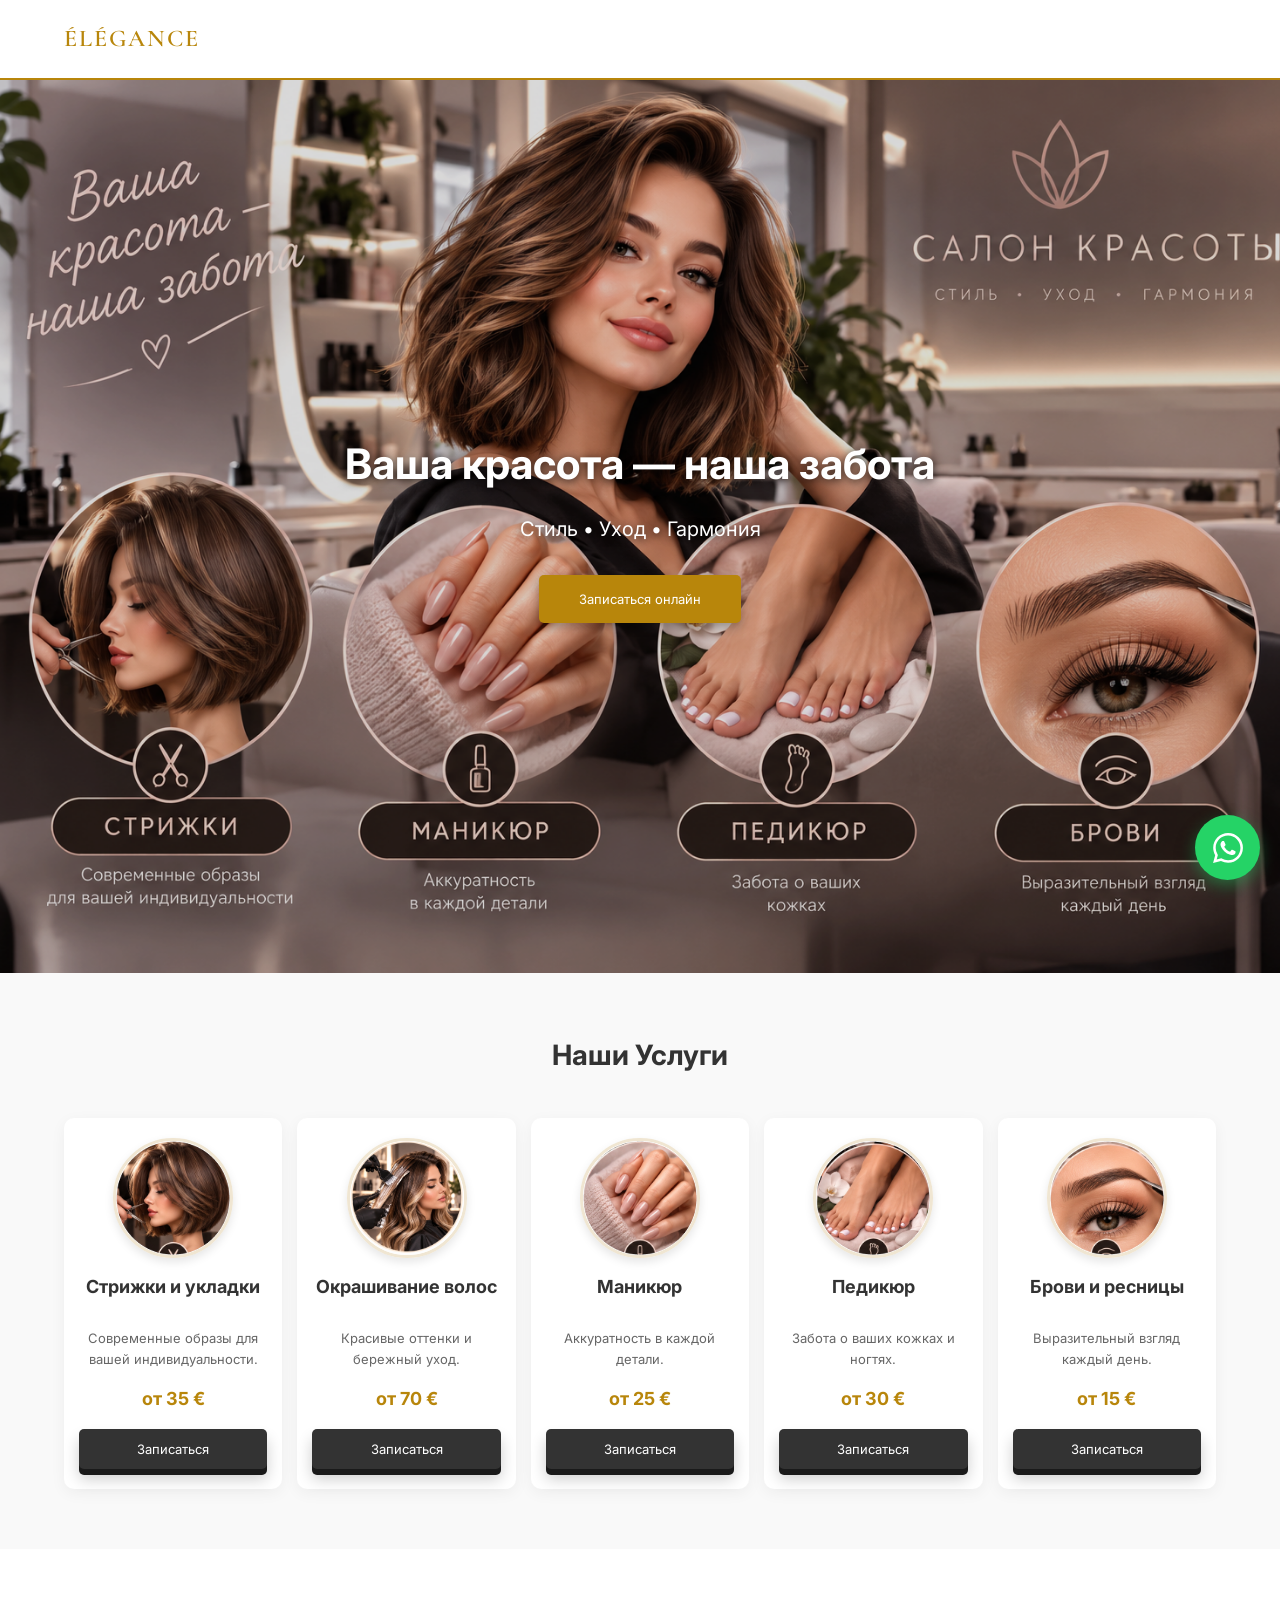
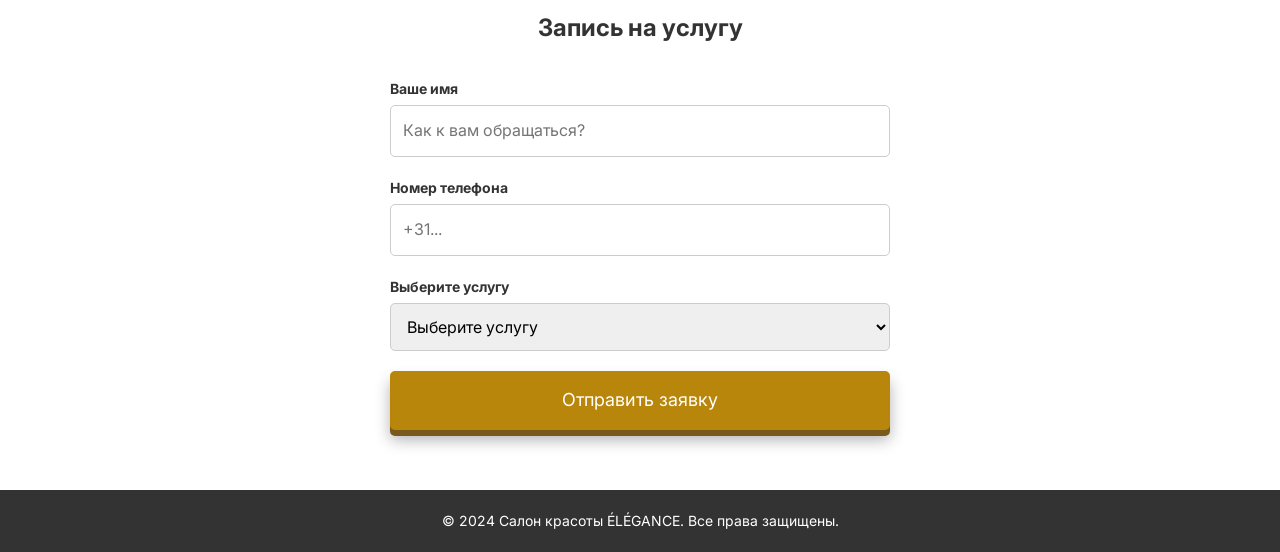
==== index.html @ 19f4797b "Add files via upload" ====
<!DOCTYPE html>
<html lang="ru">
<head>
    <meta charset="UTF-8">
    <meta name="viewport" content="width=device-width, initial-scale=1.0">
    <title>Салон красоты ÉLÉGANCE</title>
    <link rel="stylesheet" href="style.css">
</head>
<body>

<header><h1>ÉLÉGANCE</h1></header>

<section class="hero">
    <div class="hero-content">
        <h2>Ваша красота — наша забота</h2>
        <p>Стиль • Уход • Гармония</p>
        <a href="#booking" class="btn">Записаться онлайн</a>
    </div>
</section>

<section class="services">
    <h2>Наши Услуги</h2>
    <div class="services-grid">
        <div class="service-card">
            <img src="images/haircut.jpg" alt="Стрижка" class="service-img">
            <h3>Стрижки и укладки</h3>
            <p>Современные образы для вашей индивидуальности.</p>
            <span class="price">от 35 €</span>
            <a href="#booking" class="btn">Записаться</a>
        </div>
        <div class="service-card">
            <img src="images/coloring.jpg" alt="Окрашивание" class="service-img">
            <h3>Окрашивание волос</h3>
            <p>Красивые оттенки и бережный уход.</p>
            <span class="price">от 70 €</span>
            <a href="#booking" class="btn">Записаться</a>
        </div>
        <div class="service-card">
            <img src="images/manicure.jpg" alt="Маникюр" class="service-img">
            <h3>Маникюр</h3>
            <p>Аккуратность в каждой детали.</p>
            <span class="price">от 25 €</span>
            <a href="#booking" class="btn">Записаться</a>
        </div>
        <div class="service-card">
            <img src="images/pedicure.jpg" alt="Педикюр" class="service-img">
            <h3>Педикюр</h3>
            <p>Забота о ваших кожках и ногтях.</p>
            <span class="price">от 30 €</span>
            <a href="#booking" class="btn">Записаться</a>
        </div>
        <div class="service-card">
            <img src="images/brows.jpg" alt="Брови" class="service-img">
            <h3>Брови и ресницы</h3>
            <p>Выразительный взгляд каждый день.</p>
            <span class="price">от 15 €</span>
            <a href="#booking" class="btn">Записаться</a>
        </div>
    </div>
</section>

<section class="booking" id="booking">
    <h2>Запись на услугу</h2>
    <form class="booking-form" id="contactForm" onsubmit="sendForm(event)">
        <div class="form-group">
            <label for="name">Ваше имя</label>
            <input type="text" id="name" name="name" placeholder="Как к вам обращаться?" required>
        </div>
        <div class="form-group">
            <label for="phone">Номер телефона</label>
            <input type="tel" id="phone" name="phone" placeholder="+31..." required>
        </div>
        <div class="form-group">
            <label for="service">Выберите услугу</label>
            <select id="service" name="service" required>
                <option value="" disabled selected>Выберите услугу</option>
                <option value="Стрижка и укладка">Стрижка и укладка (от 35 €)</option>
                <option value="Окрашивание волос">Окрашивание волос (от 70 €)</option>
                <option value="Маникюр">Маникюр (от 25 €)</option>
                <option value="Педикюр">Педикюр (от 30 €)</option>
                <option value="Брови и ресницы">Брови и ресницы (от 15 €)</option>
            </select>
        </div>
        <button type="submit" class="submit-btn" id="submitBtn">Отправить заявку</button>
    </form>
</section>

<div class="modal" id="successModal">
    <div class="modal-content">
        <h3>Заявка отправлена!</h3>
        <p>Мы свяжемся с вами в ближайшее время для подтверждения записи.</p>
        <button class="btn" onclick="document.getElementById('successModal').style.display='none'">Отлично</button>
    </div>
</div>

<a href="https://wa.me/1234567890" class="whatsapp-btn" target="_blank" title="Написать в WhatsApp">
    <svg xmlns="http://www.w3.org/2000/svg" width="30" height="30" viewBox="0 0 24 24" fill="currentColor">
        <path d="M17.472 14.382c-.297-.149-1.758-.867-2.03-.967-.273-.099-.471-.148-.67.15-.197.297-.767.966-.94 1.164-.173.199-.347.223-.644.075-.297-.15-1.255-.463-2.39-1.475-.883-.788-1.48-1.761-1.653-2.059-.173-.297-.018-.458.13-.606.134-.133.298-.347.446-.52.149-.174.198-.298.298-.497.099-.198.05-.371-.025-.52-.075-.149-.669-1.612-.916-2.207-.242-.579-.487-.5-.669-.51-.173-.008-.371-.01-.57-.01-.198 0-.52.074-.792.372-.272.297-1.04 1.016-1.04 2.479 0 1.462 1.065 2.875 1.213 3.074.149.198 2.096 3.2 5.077 4.487.709.306 1.262.489 1.694.625.712.227 1.36.195 1.871.118.571-.085 1.758-.719 2.006-1.413.248-.694.248-1.289.173-1.413-.074-.124-.272-.198-.57-.347m-5.421 7.403h-.004a9.87 9.87 0 01-5.031-1.378l-.361-.214-3.741.982.998-3.648-.235-.374a9.86 9.86 0 01-1.51-5.26c.001-5.45 4.436-9.884 9.888-9.884 2.64 0 5.122 1.03 6.988 2.898a9.825 9.825 0 012.893 6.994c-.003 5.45-4.437 9.884-9.885 9.884m8.413-18.297A11.815 11.815 0 0012.05 0C5.495 0 .16 5.335.157 11.892c0 2.096.547 4.142 1.588 5.945L.057 24l6.305-1.654a11.882 11.882 0 005.683 1.448h.005c6.554 0 11.89-5.335 11.893-11.893a11.821 11.821 0 00-3.48-8.413Z"/>
    </svg>
</a>

<footer><p>&copy; 2024 Салон красоты ÉLÉGANCE. Все права защищены.</p></footer>

<script>
    function sendForm(event) {
        event.preventDefault();

        var name = document.getElementById('name').value;
        var phone = document.getElementById('phone').value;
        var service = document.getElementById('service').value;
        var btn = document.getElementById('submitBtn');

        btn.textContent = 'Отправка...';

        // 1. Отправляем данные на Java-сервер
        fetch('http://localhost:8080/api/booking', {
            method: 'POST',
            headers: { 'Content-Type': 'application/json' },
            body: JSON.stringify({ name: name, phone: phone, service: service })
        })
            .then(response => response.json()) // Получаем ответ от Java (токен и данные)
            .then(data => {
                // 2. Теперь браузер отправляет в Telegram (он использует VPN)
                const text = encodeURIComponent(`Новая заявка в салон ELEGANCE!\n\n👤 Имя: ${data.name}\n📞 Телефон: ${data.phone}\n💅 Услуга: ${data.service}`);
                const url = `https://api.telegram.org/bot${data.token}/sendMessage?chat_id=${data.chat_id}&text=${text}`;

                return fetch(url); // Отправляем в Telegram
            })
            .then(response => {
                if (response.ok) {
                    document.getElementById('contactForm').reset();
                    document.getElementById('successModal').style.display = 'flex';
                } else {
                    alert('Ошибка Telegram: ' + response.status);
                }
            })
            .catch(error => {
                alert('Ошибка сети: ' + error);
            })
            .finally(() => {
                btn.textContent = 'Отправить заявку';
            });
    }
</script>
</body>
</html>
---- style.css ----
@import url('https://fonts.googleapis.com/css2?family=Cormorant+Garamond:wght@400;500;600&family=Inter:wght@300;400;500&display=swap');

* { margin: 0; padding: 0; box-sizing: border-box; }
html { scroll-behavior: smooth; }
body { font-family: "Inter", Georgia, serif; background-color: #f9f9f9; color: #333; line-height: 1.6; }
button, input, select { font: inherit; }

/* Шапка */
header { display: flex; justify-content: space-between; align-items: center; gap: 20px; padding: 20px 5%; background-color: #fff; border-bottom: 2px solid #b8860b; position: sticky; top: 0; z-index: 100; }
header h1 { color: #b8860b; font-family: "Cormorant Garamond", serif; font-size: 24px; font-weight: 600; letter-spacing: 2px; }

/* Главный экран (Баннер) */
.hero {
    position: relative;
    text-align: center;
    /* Увеличили высоту баннера, чтобы картинка стала "высокой" */
    padding: 350px 20px;
    background-image: url('images/main-bg.jpg');
    /* Возвращаем картинке заполнение по размеру блока */
    background-size: cover;
    /* Центрируем картинку, чтобы было видно и лицо, и нижние кружочки */
    background-position: center;
    color: #fff;
}
.hero::before {
    content: '';
    position: absolute;
    top: 0; left: 0; width: 100%; height: 100%;
    background: rgba(0, 0, 0, 0.15); /* Легкое затемнение, чтобы текст читался */
    z-index: 1;
}
.hero-content { position: relative; z-index: 2; }
.hero h2 { font-size: 42px; margin-bottom: 15px; text-shadow: 0 2px 10px rgba(0,0,0,0.8); }
.hero p { font-size: 20px; margin-bottom: 30px; text-shadow: 0 2px 8px rgba(0,0,0,0.8); }
/* Убираем растягивание кнопки на баннере */
.hero a.btn {
    width: auto !important;
    display: inline-block !important;
    padding: 14px 40px !important;
    background-color: #b8860b !important; /* Возвращаем золотой цвет */
    color: #fff !important;
    border-radius: 5px !important;
    box-shadow: 0 4px 10px rgba(0,0,0,0.3) !important;
}
.hero .btn:hover { background-color: #9a6e09; transform: translateY(-2px); }

/* Услуги */
.services { padding: 60px 5%; max-width: 1400px; margin: 0 auto; }
.services h2 { text-align: center; margin-bottom: 40px; font-size: 28px; }

/* Сетка для 5 карточек в один ряд */
.services-grid {
    display: grid;
    /* Уменьшили мин. ширину до 180px, чтобы 5 карточек влезли в один ряд */
    grid-template-columns: repeat(auto-fit, minmax(180px, 1fr));
    gap: 15px;
    align-items: stretch;
}

.service-card { background: #fff; padding: 20px 15px; border-radius: 10px; box-shadow: 0 4px 15px rgba(0,0,0,0.05); text-align: center; transition: transform 0.3s ease; display: flex; flex-direction: column; }
.service-card:hover { transform: translateY(-5px); }

.service-img { width: 120px; height: 120px; border-radius: 50%; object-fit: cover; margin: 0 auto 15px auto; display: block; border: 3px solid #f0e6d2; box-shadow: 0 4px 10px rgba(0,0,0,0.1); }
.service-card h3 { margin-bottom: 10px; font-size: 18px; min-height: 45px; }
.service-card p { color: #666; font-size: 13px; margin-bottom: 15px; flex-grow: 1; }
.price { font-weight: bold; font-size: 18px; color: #b8860b; margin-bottom: 15px; display: block; }
.btn { display: inline-block; background-color: #333; color: #fff; padding: 10px 20px; border: none; border-radius: 5px; cursor: pointer; text-decoration: none; font-size: 13px; transition: background 0.3s ease; width: 100%; }
.btn:hover { background-color: #b8860b; }

/* Форма */
.booking { background-color: #fff; padding: 60px 20px; text-align: center; }
.booking h2 { margin-bottom: 30px; }
.booking-form { max-width: 500px; margin: 0 auto; text-align: left; }
.form-group { margin-bottom: 20px; }
.form-group label { display: block; margin-bottom: 5px; font-weight: bold; font-size: 14px; }
.form-group input, .form-group select { width: 100%; padding: 12px; border: 1px solid #ccc; border-radius: 5px; font-size: 16px; }
.form-group input:focus, .form-group select:focus { outline: none; border-color: #b8860b; }
.submit-btn { width: 100%; background-color: #b8860b; color: white; padding: 15px; border: none; border-radius: 5px; font-size: 18px; cursor: pointer; transition: background 0.3s; }
.submit-btn:hover { background-color: #9a6e09; }

/* Модальное окно */
.modal { display: none; position: fixed; top: 0; left: 0; width: 100%; height: 100%; background: rgba(0,0,0,0.6); z-index: 1000; justify-content: center; align-items: center; }
.modal-content { background: #fff; padding: 40px; border-radius: 10px; text-align: center; max-width: 400px; width: 90%; animation: fadeIn 0.3s ease; }
.modal-content h3 { color: #28a745; margin-bottom: 15px; }
.modal-content p { margin-bottom: 25px; }
@keyframes fadeIn { from { opacity: 0; transform: scale(0.9); } to { opacity: 1; transform: scale(1); } }

/* WhatsApp */
.whatsapp-btn { position: fixed; bottom: 20px; right: 20px; background-color: #25d366; color: white; width: 60px; height: 60px; border-radius: 50%; display: flex; justify-content: center; align-items: center; box-shadow: 0 4px 10px rgba(0,0,0,0.2); text-decoration: none; z-index: 999; transition: transform 0.3s; }
.whatsapp-btn:hover { transform: scale(1.1); }

footer { text-align: center; padding: 20px; background: #333; color: #fff; font-size: 14px; }

/* ===== 3D КНОПКИ ===== */

/* Общий стиль для всех кнопок */
.btn, .submit-btn {
    /* Добавляем нижнюю "толщу" и общую тень */
    box-shadow: 0 6px 0 #7a5a1c, 0 10px 15px rgba(0,0,0,0.2) !important;
    transition: all 0.1s ease !important;
    position: relative;
    top: 0;
    border: none !important; /* Убираем обычную рамку, чтобы не мешала */
}

/* Эффект при наведении мышки (кнопка приподнимается) */
.btn:hover, .submit-btn:hover {
    box-shadow: 0 8px 0 #7a5a1c, 0 15px 20px rgba(0,0,0,0.3) !important;
    top: -2px;
}

/* Эффект при клике (кнопка вдавливается вниз) */
.btn:active, .submit-btn:active {
    box-shadow: 0 0px 0 #7a5a1c, 0 5px 10px rgba(0,0,0,0.2) !important;
    top: 6px; /* Кнопка опускается, имитируя нажатие */
}

/* Отдельный цвет для кнопок в карточках услуг (они темные) */
.service-card .btn {
    box-shadow: 0 6px 0 #1a1a1a, 0 10px 15px rgba(0,0,0,0.2) !important;
}
.service-card .btn:hover {
    box-shadow: 0 8px 0 #1a1a1a, 0 15px 20px rgba(0,0,0,0.3) !important;
}
.service-card .btn:active {
    box-shadow: 0 0px 0 #1a1a1a, 0 5px 10px rgba(0,0,0,0.2) !important;
}

/* Отдельный цвет для золотой кнопки на баннере и формы */
.hero .btn, .submit-btn {
    box-shadow: 0 6px 0 #7a5a1c, 0 10px 15px rgba(0,0,0,0.3) !important;
}
.hero .btn:hover, .submit-btn:hover {
    box-shadow: 0 8px 0 #7a5a1c, 0 15px 20px rgba(0,0,0,0.4) !important;
}
.hero .btn:active, .submit-btn:active {
    box-shadow: 0 0px 0 #7a5a1c, 0 5px 10px rgba(0,0,0,0.2) !important;
}

/* ===== Стили для кнопки WhatsApp ===== */

.whatsapp-btn {
    /* Увеличиваем и делаем более заметной */
    width: 65px !important;
    height: 65px !important;

    /* Добавляем зеленое свечение и объемную тень */
    box-shadow: 0 6px 15px rgba(37, 211, 102, 0.4), 0 10px 25px rgba(0,0,0,0.2) !important;

    /* Плавная анимация */
    transition: all 0.3s ease !important;

    /* Убедимся, что она поверх всего */
    z-index: 9999 !important;
}

/* Эффект при наведении (кнопка увеличивается и свечение усиливается) */
.whatsapp-btn:hover {
    transform: scale(1.15) translateY(-5px) !important;
    box-shadow: 0 10px 20px rgba(37, 211, 102, 0.6), 0 15px 35px rgba(0,0,0,0.3) !important;
}

/* Эффект при клике (кнопка чуть вдавливается) */
.whatsapp-btn:active {
    transform: scale(0.95) translateY(0) !important;
    box-shadow: 0 2px 5px rgba(37, 211, 102, 0.5) !important;
}
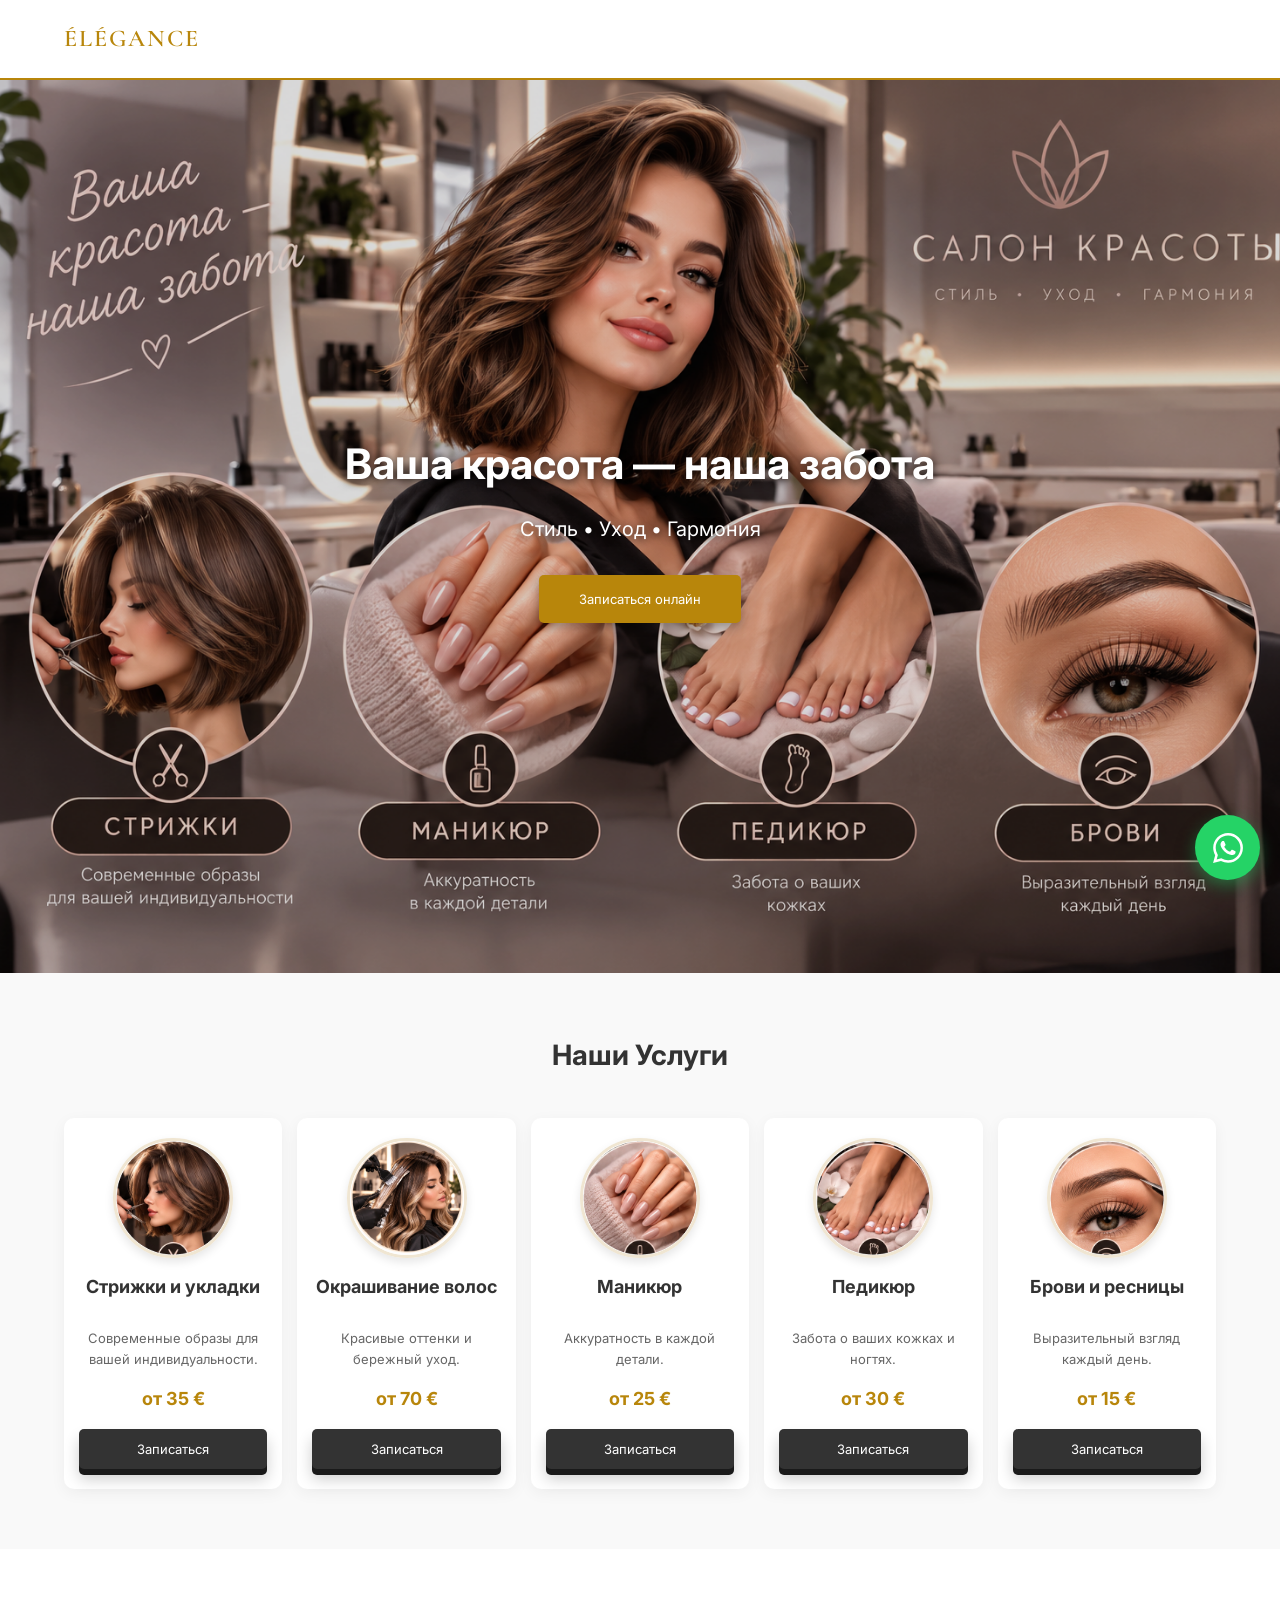
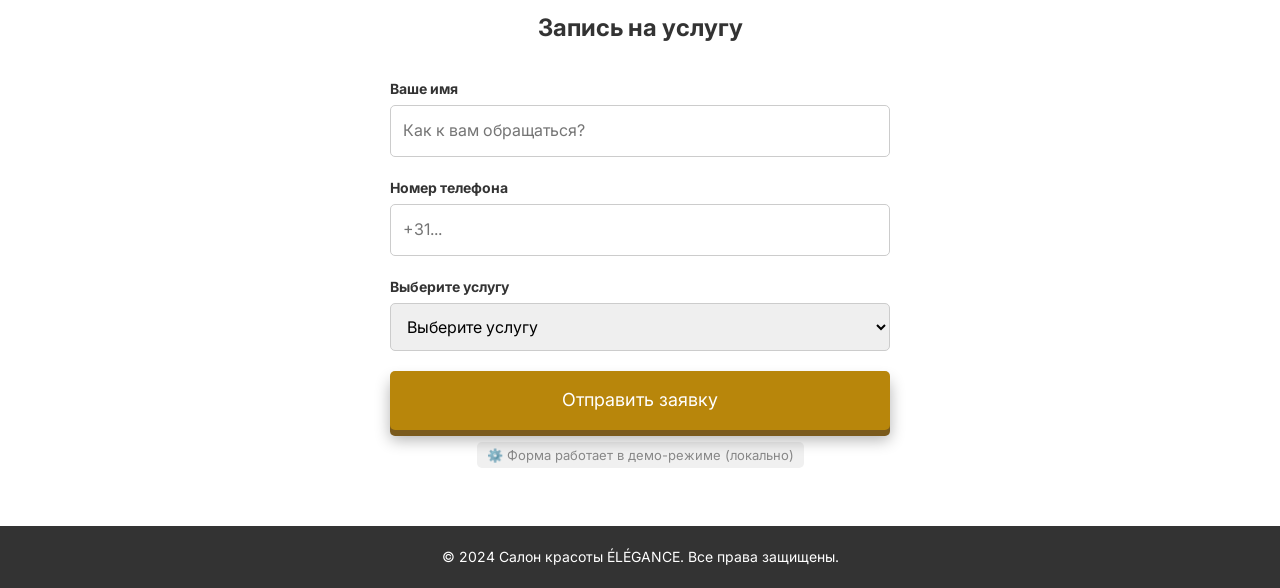
==== commit 3853041e: "Update index.html" ====
--- a/index.html
+++ b/index.html
@@ -83,6 +83,12 @@
         </div>
         <button type="submit" class="submit-btn" id="submitBtn">Отправить заявку</button>
     </form>
+    <!-- Плашка демо-режима -->
+<div style="text-align: center; margin-top: 15px; font-size: 13px; color: #888;">
+    <span style="background: #f0f0f0; padding: 5px 10px; border-radius: 5px;">
+        ⚙️ Форма работает в демо-режиме (локально)
+    </span>
+</div>
 </section>
 
 <div class="modal" id="successModal">
@@ -143,4 +149,4 @@
     }
 </script>
 </body>
-</html>+</html>
